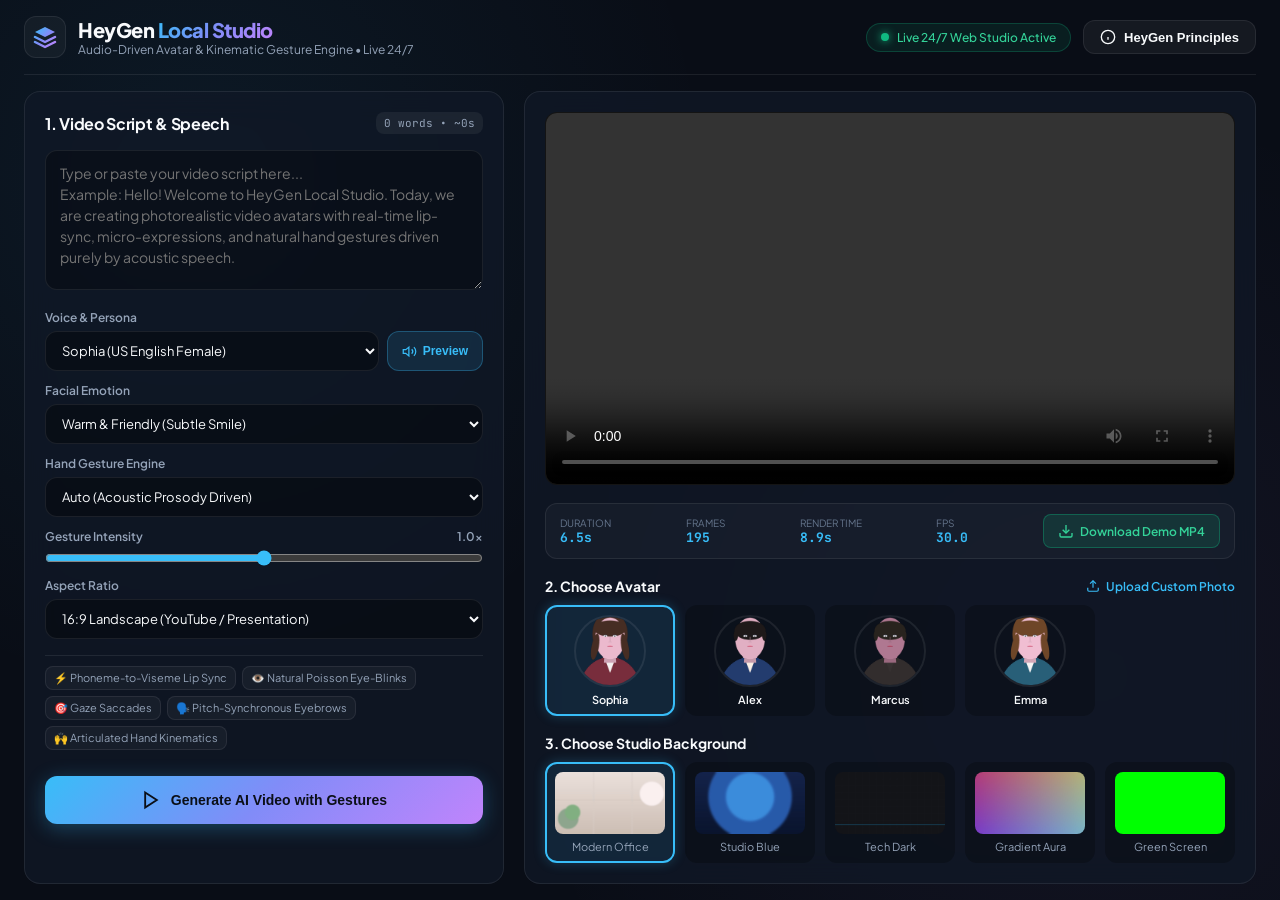
==== index.html @ 075ac75f "Deploy 24/7 GitHub Pages web studio and live interactive avatar canvas" ====
<!DOCTYPE html>
<html lang="en">
<head>
  <meta charset="UTF-8">
  <meta name="viewport" content="width=device-width, initial-scale=1.0">
  <title>HeyGen Local Studio • AI Video & Avatar Generator</title>
  <link rel="stylesheet" href="./static/css/style.css">
  <link rel="preconnect" href="https://fonts.googleapis.com">
  <link rel="preconnect" href="https://fonts.gstatic.com" crossorigin>
  <link href="https://fonts.googleapis.com/css2?family=Plus+Jakarta+Sans:wght@300;400;500;600;700;800&family=JetBrains+Mono:wght@400;500&display=swap" rel="stylesheet">
</head>
<body>
  <div class="app-container">
    <!-- Header -->
    <header class="app-header">
      <div class="brand">
        <div class="logo-mark">
          <svg width="24" height="24" viewBox="0 0 24 24" fill="none">
            <path d="M12 2L2 7L12 12L22 7L12 2Z" fill="url(#brand-grad)" />
            <path d="M2 17L12 22L22 17" stroke="url(#brand-grad)" stroke-width="2.5" stroke-linecap="round" stroke-linejoin="round" />
            <path d="M2 12L12 17L22 12" stroke="url(#brand-grad)" stroke-width="2.5" stroke-linecap="round" stroke-linejoin="round" />
            <defs>
              <linearGradient id="brand-grad" x1="2" y1="2" x2="22" y2="22" gradientUnits="userSpaceOnUse">
                <stop stop-color="#38bdf8"/>
                <stop offset="0.5" stop-color="#818cf8"/>
                <stop offset="1" stop-color="#c084fc"/>
              </linearGradient>
            </defs>
          </svg>
        </div>
        <div class="brand-text">
          <h1>HeyGen <span>Local Studio</span></h1>
          <p class="tagline">Audio-Driven Avatar & Kinematic Gesture Engine • Live 24/7</p>
        </div>
      </div>

      <div class="header-actions">
        <div class="status-pill">
          <span class="status-dot"></span>
          <span id="engine-status-text">Live 24/7 Web Studio Active</span>
        </div>
        <button id="btn-principles" class="secondary-btn">
          <svg width="16" height="16" viewBox="0 0 24 24" fill="none" stroke="currentColor" stroke-width="2"><circle cx="12" cy="12" r="10"/><line x1="12" y1="16" x2="12" y2="12"/><line x1="12" y1="8" x2="12.01" y2="8"/></svg>
          HeyGen Principles
        </button>
      </div>
    </header>

    <!-- Main Workspace -->
    <main class="studio-workspace">
      <!-- Left Column: Script & Synthesis Controls -->
      <section class="panel editor-panel">
        <div class="panel-header">
          <h2>1. Video Script & Speech</h2>
          <span id="script-counter" class="counter-badge">0 words • ~0s</span>
        </div>

        <div class="script-input-container">
          <textarea id="script-text" placeholder="Type or paste your video script here...&#10;Example: Hello! Welcome to HeyGen Local Studio. Today, we are creating photorealistic video avatars with real-time lip-sync, micro-expressions, and natural hand gestures driven purely by acoustic speech."></textarea>
        </div>

        <div class="controls-grid">
          <div class="control-group">
            <label for="voice-select">Voice & Persona</label>
            <div class="voice-row">
              <select id="voice-select"></select>
              <button id="btn-preview-audio" class="mini-btn" title="Preview Voice Audio">
                <svg width="15" height="15" viewBox="0 0 24 24" fill="none" stroke="currentColor" stroke-width="2"><polygon points="11 5 6 9 2 9 2 15 6 15 11 19 11 5"/><path d="M15.54 8.46a5 5 0 0 1 0 7.07"/><path d="M19.07 4.93a10 10 0 0 1 0 14.14"/></svg>
                Preview
              </button>
            </div>
            <audio id="audio-player" style="display:none;"></audio>
          </div>

          <div class="control-group">
            <label for="emotion-select">Facial Emotion</label>
            <select id="emotion-select">
              <option value="warm" selected>Warm & Friendly (Subtle Smile)</option>
              <option value="enthusiastic">Enthusiastic (Dynamic Brow & Smile)</option>
              <option value="professional">Corporate & Professional (Balanced)</option>
              <option value="thoughtful">Thoughtful & Analytical</option>
              <option value="neutral">Neutral & Direct</option>
            </select>
          </div>

          <div class="control-group">
            <label for="gesture-mode">Hand Gesture Engine</label>
            <select id="gesture-mode">
              <option value="auto" selected>Auto (Acoustic Prosody Driven)</option>
              <option value="dynamic">Dynamic Keynote (Frequent)</option>
              <option value="presentation">Presentation (Structured Framing)</option>
              <option value="subtle">Subtle Presenter (Occasional)</option>
              <option value="off">Off (Resting Posture)</option>
            </select>
          </div>

          <div class="control-group">
            <label for="gesture-intensity">
              <span>Gesture Intensity</span>
              <span id="intensity-val">1.0x</span>
            </label>
            <input type="range" id="gesture-intensity" min="0.5" max="1.5" step="0.1" value="1.0">
          </div>

          <div class="control-group">
            <label for="resolution-select">Aspect Ratio</label>
            <select id="resolution-select">
              <option value="1280x720" selected>16:9 Landscape (YouTube / Presentation)</option>
              <option value="720x1280">9:16 Portrait (Reels / TikTok / Shorts)</option>
            </select>
          </div>
        </div>

        <!-- Micro-Moments Feature Chips -->
        <div class="feature-tags">
          <span class="tag">⚡ Phoneme-to-Viseme Lip Sync</span>
          <span class="tag">👁️ Natural Poisson Eye-Blinks</span>
          <span class="tag">🎯 Gaze Saccades</span>
          <span class="tag">🗣️ Pitch-Synchronous Eyebrows</span>
          <span class="tag">🙌 Articulated Hand Kinematics</span>
        </div>

        <button id="btn-generate" class="primary-btn">
          <svg width="20" height="20" viewBox="0 0 24 24" fill="none" stroke="currentColor" stroke-width="2.2"><polygon points="5 3 19 12 5 21 5 3"/></svg>
          <span>Generate AI Video with Gestures</span>
        </button>

        <div id="progress-container" class="progress-box" style="display:none;">
          <div class="progress-header">
            <span id="progress-status">Synthesizing audio & motion frames...</span>
            <span id="progress-percent">0%</span>
          </div>
          <div class="progress-bar">
            <div id="progress-fill" class="progress-fill"></div>
          </div>
        </div>
      </section>

      <!-- Right Column: Avatar, Background & Video Player -->
      <section class="panel preview-panel">
        <!-- Video Player Window -->
        <div class="player-wrapper">
          <div id="player-placeholder" class="player-placeholder" style="display:none;">
            <div class="placeholder-icon">
              <svg width="48" height="48" viewBox="0 0 24 24" fill="none" stroke="currentColor" stroke-width="1.5"><rect x="2" y="2" width="20" height="20" rx="4"/><polygon points="10 8 16 12 10 16 10 8"/></svg>
            </div>
            <h3>Video Output Preview</h3>
            <p>Select your avatar and background below, enter your script, and click Generate.</p>
          </div>
          <video id="output-video" controls playsinline src="./static/assets/demo.mp4"></video>
          <!-- Live Interactive Canvas Simulator -->
          <canvas id="live-avatar-canvas" width="1280" height="720" style="display:none; width: 100%; height: 100%; object-fit: contain;"></canvas>
        </div>

        <!-- Telemetry & Download Bar -->
        <div id="telemetry-bar" class="telemetry-bar">
          <div class="telemetry-item">
            <span class="lbl">Duration</span>
            <span id="tel-duration" class="val">6.5s</span>
          </div>
          <div class="telemetry-item">
            <span class="lbl">Frames</span>
            <span id="tel-frames" class="val">195</span>
          </div>
          <div class="telemetry-item">
            <span class="lbl">Render Time</span>
            <span id="tel-time" class="val">8.9s</span>
          </div>
          <div class="telemetry-item">
            <span class="lbl">FPS</span>
            <span id="tel-stress" class="val">30.0</span>
          </div>
          <a id="btn-download" class="download-btn" href="./static/assets/demo.mp4" download="heygen_avatar_video.mp4">
            <svg width="16" height="16" viewBox="0 0 24 24" fill="none" stroke="currentColor" stroke-width="2"><path d="M21 15v4a2 2 0 0 1-2 2H5a2 2 0 0 1-2-2v-4"/><polyline points="7 10 12 15 17 10"/><line x1="12" y1="15" x2="12" y2="3"/></svg>
            Download Demo MP4
          </a>
        </div>

        <!-- Avatar Selection -->
        <div class="assets-selector">
          <div class="section-title-row">
            <h3>2. Choose Avatar</h3>
            <label class="upload-link" for="avatar-file-input">
              <svg width="14" height="14" viewBox="0 0 24 24" fill="none" stroke="currentColor" stroke-width="2"><path d="M21 15v4a2 2 0 0 1-2 2H5a2 2 0 0 1-2-2v-4"/><polyline points="17 8 12 3 7 8"/><line x1="12" y1="3" x2="12" y2="15"/></svg>
              Upload Custom Photo
            </label>
            <input type="file" id="avatar-file-input" accept="image/*" style="display:none;">
          </div>
          <div id="avatar-grid" class="avatar-grid"></div>
        </div>

        <!-- Background Selection -->
        <div class="assets-selector">
          <div class="section-title-row">
            <h3>3. Choose Studio Background</h3>
          </div>
          <div id="background-grid" class="background-grid"></div>
        </div>
      </section>
    </main>

    <!-- Modal: HeyGen AI Technical Principles -->
    <div id="modal-principles" class="modal-overlay" style="display:none;">
      <div class="modal-content">
        <div class="modal-header">
          <h2>Reverse Engineering HeyGen: Architecture & Core Principles</h2>
          <button id="btn-close-modal" class="close-btn">&times;</button>
        </div>
        <div class="modal-body">
          <div class="principle-card">
            <h4>1. Text-to-Speech & Acoustic Prosody Decomposition</h4>
            <p>HeyGen does not generate video directly from raw text. The text is first synthesized into neural audio waveforms. The pipeline extracts:</p>
            <ul>
              <li><strong>Phonemes:</strong> Acoustic segments that determine mouth shape (bilabial plosives, fricatives, open/round vowels).</li>
              <li><strong>Prosody & Pitch (F0):</strong> Fundamental frequency contour and RMS energy envelope. Rising pitch and volume peaks correspond to emphasized words and question cadence.</li>
            </ul>
          </div>

          <div class="principle-card">
            <h4>2. Audio-Driven Lip Sync & Micro-Expressions</h4>
            <p>Rather than simple 2D image swaps, HeyGen utilizes 3DMM / FLAME / neural mesh deformation:</p>
            <ul>
              <li><strong>Viseme Morphing:</strong> Dynamically morphs jaw drop, lip spread (smiling), lip rounding (pucker), and oral cavity depth with spline co-articulation smoothing.</li>
              <li><strong>Natural Eye Blinking:</strong> Synthesizes non-linear eyelid curves (fast dip, smooth ease-out) timed every 3–4 seconds and snapping to speech pause boundaries.</li>
              <li><strong>Eyebrow & Gaze Dynamics:</strong> Eyebrows raise 4–8px in response to pitch/volume peaks. Subtle micro-saccades prevent the "dead eyes" uncanny valley.</li>
            </ul>
          </div>

          <div class="principle-card">
            <h4>3. Hand Gestures & Kinematic State Machine</h4>
            <p>Human conversational gestures are not random; they follow McNeill's gesture dimensions:</p>
            <ul>
              <li><strong>Preparation Phase (0.3–0.5s):</strong> Hand ascends smoothly from resting position towards presentation space with cubic easing.</li>
              <li><strong>Stroke / Apex Phase (0.5–0.8s):</strong> The peak of the gesture locks with the spoken word's acoustic stress peak (open palms, pointing, framing).</li>
              <li><strong>Retraction Phase (0.4–0.6s):</strong> Smooth recovery back to resting posture or transition to the next beat.</li>
            </ul>
          </div>

          <div class="principle-card">
            <h4>4. Multi-Layer Neural Rendering & Compositing</h4>
            <p>The compositing engine layers Background &rarr; Torso/Clothing &rarr; Articulated Hands &rarr; Dynamic Face Mesh &rarr; Lighting Alignment &rarr; H.264/AAC MP4 video with frame-accurate synchronization.</p>
          </div>
        </div>
      </div>
    </div>
  </div>

  <script src="./static/js/app.js"></script>
</body>
</html>
---- static/css/style.css ----
:root {
  --bg-dark: #090d16;
  --bg-card: rgba(17, 24, 39, 0.75);
  --bg-card-hover: rgba(30, 41, 59, 0.85);
  --border-subtle: rgba(255, 255, 255, 0.08);
  --border-focus: rgba(56, 189, 248, 0.5);
  --text-main: #f8fafc;
  --text-muted: #94a3b8;
  --text-dim: #64748b;
  --accent-cyan: #38bdf8;
  --accent-indigo: #818cf8;
  --accent-purple: #c084fc;
  --accent-gradient: linear-gradient(135deg, #38bdf8 0%, #818cf8 50%, #c084fc 100%);
  --success: #10b981;
  --radius-lg: 16px;
  --radius-md: 12px;
  --radius-sm: 8px;
}

* {
  box-sizing: border-box;
  margin: 0;
  padding: 0;
}

body {
  font-family: 'Plus Jakarta Sans', -apple-system, BlinkMacSystemFont, sans-serif;
  background-color: var(--bg-dark);
  color: var(--text-main);
  min-height: 100vh;
  display: flex;
  flex-direction: column;
  overflow-x: hidden;
  background-image: 
    radial-gradient(circle at 15% 20%, rgba(56, 189, 248, 0.07) 0%, transparent 40%),
    radial-gradient(circle at 85% 75%, rgba(192, 132, 252, 0.06) 0%, transparent 45%);
}

.app-container {
  display: flex;
  flex-direction: column;
  height: 100vh;
  max-width: 1720px;
  margin: 0 auto;
  width: 100%;
  padding: 16px 24px;
}

/* Header */
.app-header {
  display: flex;
  align-items: center;
  justify-content: space-between;
  padding-bottom: 16px;
  border-bottom: 1px solid var(--border-subtle);
  margin-bottom: 16px;
}

.brand {
  display: flex;
  align-items: center;
  gap: 12px;
}

.logo-mark {
  width: 42px;
  height: 42px;
  border-radius: var(--radius-md);
  background: rgba(255, 255, 255, 0.04);
  border: 1px solid var(--border-subtle);
  display: flex;
  align-items: center;
  justify-content: center;
}

.brand-text h1 {
  font-size: 20px;
  font-weight: 800;
  letter-spacing: -0.5px;
}

.brand-text h1 span {
  background: var(--accent-gradient);
  -webkit-background-clip: text;
  -webkit-text-fill-color: transparent;
}

.tagline {
  font-size: 12px;
  color: var(--text-muted);
}

.header-actions {
  display: flex;
  align-items: center;
  gap: 12px;
}

.status-pill {
  display: flex;
  align-items: center;
  gap: 8px;
  padding: 6px 14px;
  background: rgba(16, 185, 129, 0.1);
  border: 1px solid rgba(16, 185, 129, 0.25);
  border-radius: 999px;
  font-size: 12px;
  font-weight: 500;
  color: #34d399;
}

.status-dot {
  width: 8px;
  height: 8px;
  background-color: var(--success);
  border-radius: 50%;
  box-shadow: 0 0 8px #10b981;
}

.secondary-btn {
  display: inline-flex;
  align-items: center;
  gap: 8px;
  padding: 8px 16px;
  background: rgba(255, 255, 255, 0.05);
  border: 1px solid var(--border-subtle);
  border-radius: var(--radius-md);
  color: var(--text-main);
  font-size: 13px;
  font-weight: 600;
  cursor: pointer;
  transition: all 0.2s ease;
}

.secondary-btn:hover {
  background: rgba(255, 255, 255, 0.1);
  border-color: rgba(255, 255, 255, 0.2);
}

/* Studio Workspace Grid */
.studio-workspace {
  display: grid;
  grid-template-columns: 480px 1fr;
  gap: 20px;
  flex: 1;
  min-height: 0;
}

.panel {
  background: var(--bg-card);
  backdrop-filter: blur(16px);
  -webkit-backdrop-filter: blur(16px);
  border: 1px solid var(--border-subtle);
  border-radius: var(--radius-lg);
  padding: 20px;
  display: flex;
  flex-direction: column;
  gap: 16px;
  overflow-y: auto;
}

.panel-header {
  display: flex;
  align-items: center;
  justify-content: space-between;
}

.panel-header h2 {
  font-size: 16px;
  font-weight: 700;
  letter-spacing: -0.3px;
}

.counter-badge {
  font-size: 11px;
  font-family: 'JetBrains Mono', monospace;
  padding: 4px 8px;
  background: rgba(255, 255, 255, 0.06);
  border-radius: var(--radius-sm);
  color: var(--text-muted);
}

/* Script Box */
.script-input-container textarea {
  width: 100%;
  height: 140px;
  background: rgba(0, 0, 0, 0.3);
  border: 1px solid var(--border-subtle);
  border-radius: var(--radius-md);
  padding: 12px 14px;
  color: var(--text-main);
  font-family: inherit;
  font-size: 14px;
  line-height: 1.5;
  resize: vertical;
  transition: border-color 0.2s ease;
}

.script-input-container textarea:focus {
  outline: none;
  border-color: var(--accent-cyan);
  box-shadow: 0 0 0 3px rgba(56, 189, 248, 0.15);
}

/* Controls Grid */
.controls-grid {
  display: flex;
  flex-direction: column;
  gap: 12px;
}

.control-group {
  display: flex;
  flex-direction: column;
  gap: 6px;
}

.control-group label {
  font-size: 12px;
  font-weight: 600;
  color: var(--text-muted);
  display: flex;
  justify-content: space-between;
}

select, input[type="text"] {
  width: 100%;
  padding: 10px 12px;
  background: rgba(0, 0, 0, 0.35);
  border: 1px solid var(--border-subtle);
  border-radius: var(--radius-md);
  color: var(--text-main);
  font-size: 13px;
  font-family: inherit;
  cursor: pointer;
  outline: none;
}

select:focus {
  border-color: var(--accent-cyan);
}

.voice-row {
  display: flex;
  gap: 8px;
}

.mini-btn {
  display: flex;
  align-items: center;
  gap: 6px;
  padding: 0 14px;
  background: rgba(56, 189, 248, 0.12);
  border: 1px solid rgba(56, 189, 248, 0.3);
  border-radius: var(--radius-md);
  color: var(--accent-cyan);
  font-size: 12px;
  font-weight: 600;
  cursor: pointer;
  white-space: nowrap;
}

.mini-btn:hover {
  background: rgba(56, 189, 248, 0.22);
}

input[type="range"] {
  accent-color: var(--accent-cyan);
  cursor: pointer;
}

/* Feature tags */
.feature-tags {
  display: flex;
  flex-wrap: wrap;
  gap: 6px;
  padding: 10px 0;
  border-top: 1px solid var(--border-subtle);
}

.tag {
  font-size: 11px;
  padding: 4px 8px;
  background: rgba(255, 255, 255, 0.04);
  border: 1px solid var(--border-subtle);
  border-radius: var(--radius-sm);
  color: var(--text-muted);
}

/* Primary Generate Button */
.primary-btn {
  display: flex;
  align-items: center;
  justify-content: center;
  gap: 10px;
  width: 100%;
  padding: 14px 20px;
  background: var(--accent-gradient);
  border: none;
  border-radius: var(--radius-md);
  color: #0b0f17;
  font-size: 14px;
  font-weight: 700;
  cursor: pointer;
  box-shadow: 0 4px 20px rgba(56, 189, 248, 0.3);
  transition: transform 0.15s ease, box-shadow 0.15s ease;
}

.primary-btn:hover {
  transform: translateY(-1px);
  box-shadow: 0 6px 24px rgba(56, 189, 248, 0.4);
}

.primary-btn:active {
  transform: translateY(1px);
}

.primary-btn:disabled {
  opacity: 0.5;
  cursor: not-allowed;
  transform: none;
}

/* Progress Box */
.progress-box {
  background: rgba(0, 0, 0, 0.4);
  border: 1px solid var(--border-subtle);
  border-radius: var(--radius-md);
  padding: 12px 14px;
}

.progress-header {
  display: flex;
  justify-content: space-between;
  font-size: 12px;
  color: var(--text-muted);
  margin-bottom: 8px;
}

.progress-bar {
  width: 100%;
  height: 6px;
  background: rgba(255, 255, 255, 0.1);
  border-radius: 999px;
  overflow: hidden;
}

.progress-fill {
  width: 0%;
  height: 100%;
  background: var(--accent-gradient);
  border-radius: 999px;
  transition: width 0.3s ease;
}

/* Right Panel: Preview & Assets */
.preview-panel {
  display: flex;
  flex-direction: column;
  gap: 18px;
}

.player-wrapper {
  width: 100%;
  aspect-ratio: 16 / 9;
  background: #000;
  border-radius: var(--radius-md);
  overflow: hidden;
  position: relative;
  border: 1px solid var(--border-subtle);
  display: flex;
  align-items: center;
  justify-content: center;
}

.player-placeholder {
  display: flex;
  flex-direction: column;
  align-items: center;
  text-align: center;
  gap: 10px;
  color: var(--text-muted);
  max-width: 360px;
}

.placeholder-icon {
  width: 64px;
  height: 64px;
  border-radius: 50%;
  background: rgba(255, 255, 255, 0.05);
  display: flex;
  align-items: center;
  justify-content: center;
  color: var(--text-dim);
}

.player-placeholder h3 {
  font-size: 16px;
  font-weight: 600;
  color: var(--text-main);
}

.player-placeholder p {
  font-size: 13px;
  line-height: 1.4;
}

#output-video {
  width: 100%;
  height: 100%;
  object-fit: contain;
}

/* Telemetry Bar */
.telemetry-bar {
  display: flex;
  align-items: center;
  justify-content: space-between;
  padding: 10px 14px;
  background: rgba(255, 255, 255, 0.03);
  border: 1px solid var(--border-subtle);
  border-radius: var(--radius-md);
  flex-wrap: wrap;
  gap: 12px;
}

.telemetry-item {
  display: flex;
  flex-direction: column;
}

.telemetry-item .lbl {
  font-size: 10px;
  color: var(--text-dim);
  text-transform: uppercase;
}

.telemetry-item .val {
  font-size: 13px;
  font-weight: 700;
  color: var(--accent-cyan);
  font-family: 'JetBrains Mono', monospace;
}

.download-btn {
  display: inline-flex;
  align-items: center;
  gap: 6px;
  padding: 8px 14px;
  background: rgba(16, 185, 129, 0.15);
  border: 1px solid rgba(16, 185, 129, 0.35);
  border-radius: var(--radius-sm);
  color: #34d399;
  text-decoration: none;
  font-size: 12px;
  font-weight: 600;
  cursor: pointer;
  transition: background 0.2s ease;
}

.download-btn:hover {
  background: rgba(16, 185, 129, 0.25);
}

/* Asset Selectors */
.assets-selector {
  display: flex;
  flex-direction: column;
  gap: 10px;
}

.section-title-row {
  display: flex;
  align-items: center;
  justify-content: space-between;
}

.section-title-row h3 {
  font-size: 14px;
  font-weight: 700;
}

.upload-link {
  display: flex;
  align-items: center;
  gap: 6px;
  font-size: 12px;
  color: var(--accent-cyan);
  cursor: pointer;
  font-weight: 600;
}

.upload-link:hover {
  text-decoration: underline;
}

/* Grids */
.avatar-grid, .background-grid {
  display: grid;
  grid-template-columns: repeat(auto-fill, minmax(115px, 1fr));
  gap: 10px;
}

.avatar-card, .bg-card {
  position: relative;
  background: rgba(0, 0, 0, 0.25);
  border: 2px solid transparent;
  border-radius: var(--radius-md);
  padding: 8px;
  cursor: pointer;
  display: flex;
  flex-direction: column;
  align-items: center;
  gap: 6px;
  transition: all 0.2s ease;
}

.avatar-card:hover, .bg-card:hover {
  background: rgba(255, 255, 255, 0.05);
  border-color: rgba(255, 255, 255, 0.15);
}

.avatar-card.active, .bg-card.active {
  border-color: var(--accent-cyan);
  background: rgba(56, 189, 248, 0.1);
  box-shadow: 0 0 12px rgba(56, 189, 248, 0.25);
}

.avatar-card img {
  width: 72px;
  height: 72px;
  border-radius: 50%;
  object-fit: cover;
  border: 2px solid var(--border-subtle);
}

.avatar-card .name {
  font-size: 11px;
  font-weight: 600;
  text-align: center;
  white-space: nowrap;
  overflow: hidden;
  text-overflow: ellipsis;
  max-width: 100px;
}

.bg-card img {
  width: 100%;
  aspect-ratio: 16 / 9;
  border-radius: var(--radius-sm);
  object-fit: cover;
}

.bg-card .name {
  font-size: 11px;
  color: var(--text-muted);
  text-align: center;
}

/* Modal */
.modal-overlay {
  position: fixed;
  inset: 0;
  background: rgba(0, 0, 0, 0.75);
  backdrop-filter: blur(8px);
  display: flex;
  align-items: center;
  justify-content: center;
  z-index: 100;
  padding: 20px;
}

.modal-content {
  background: #0f172a;
  border: 1px solid var(--border-subtle);
  border-radius: var(--radius-lg);
  max-width: 760px;
  width: 100%;
  max-height: 85vh;
  display: flex;
  flex-direction: column;
  overflow: hidden;
  box-shadow: 0 20px 40px rgba(0, 0, 0, 0.5);
}

.modal-header {
  display: flex;
  align-items: center;
  justify-content: space-between;
  padding: 18px 24px;
  border-bottom: 1px solid var(--border-subtle);
}

.modal-header h2 {
  font-size: 18px;
  font-weight: 700;
}

.close-btn {
  background: none;
  border: none;
  color: var(--text-muted);
  font-size: 24px;
  cursor: pointer;
  line-height: 1;
}

.modal-body {
  padding: 24px;
  overflow-y: auto;
  display: flex;
  flex-direction: column;
  gap: 16px;
}

.principle-card {
  background: rgba(255, 255, 255, 0.03);
  border: 1px solid var(--border-subtle);
  border-radius: var(--radius-md);
  padding: 16px;
}

.principle-card h4 {
  color: var(--accent-cyan);
  font-size: 15px;
  margin-bottom: 8px;
}

.principle-card p {
  font-size: 13px;
  line-height: 1.5;
  color: var(--text-muted);
  margin-bottom: 8px;
}

.principle-card ul {
  padding-left: 20px;
  font-size: 13px;
  color: var(--text-muted);
  line-height: 1.5;
}

.principle-card li {
  margin-bottom: 4px;
}

.principle-card strong {
  color: var(--text-main);
}

/* Responsive */
@media (max-width: 1024px) {
  .studio-workspace {
    grid-template-columns: 1fr;
    height: auto;
  }
  .app-container {
    height: auto;
  }
}
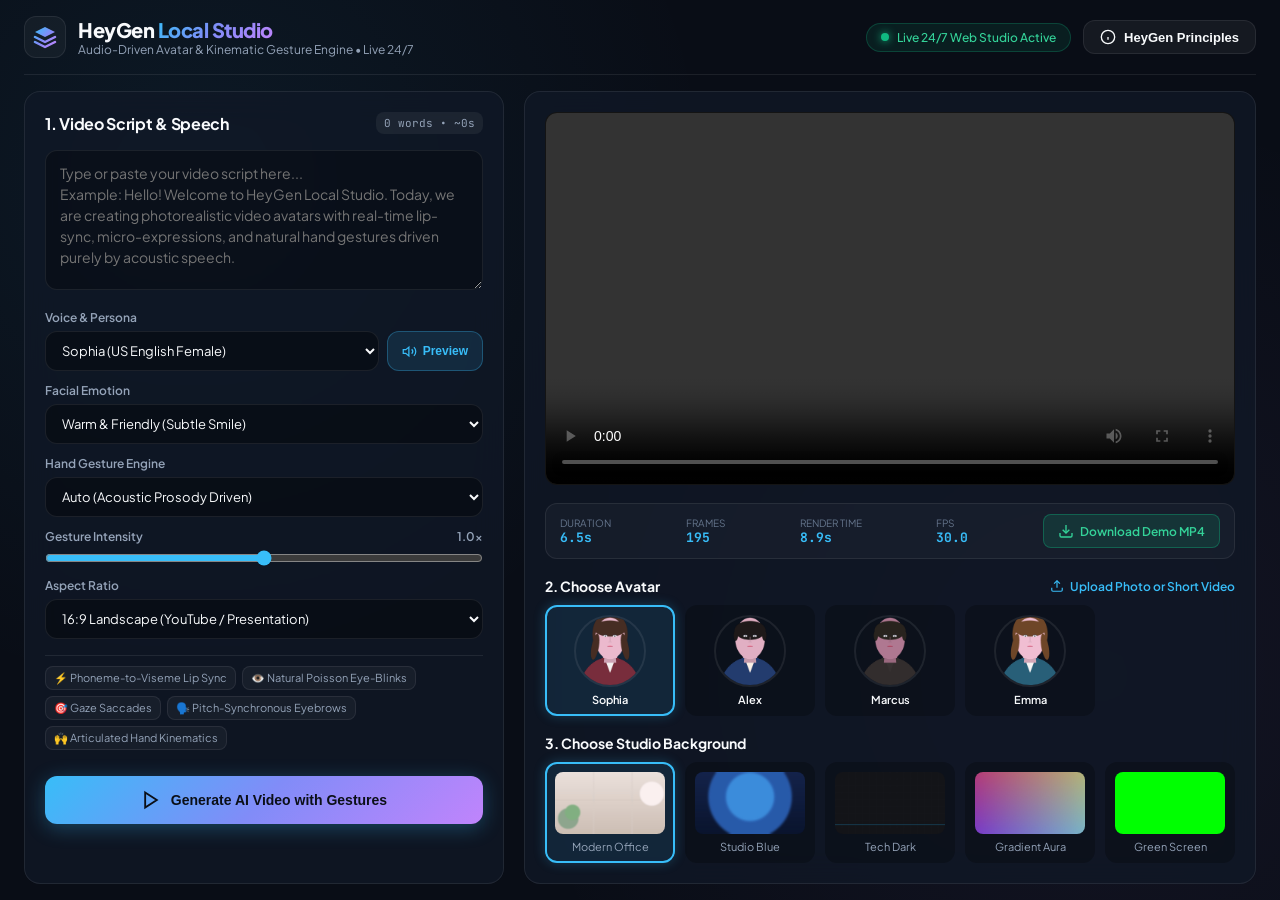
==== commit 1892aa69: "Add short video upload feature to create custom avatars for free" ====
--- a/index.html
+++ b/index.html
@@ -182,9 +182,9 @@
             <h3>2. Choose Avatar</h3>
             <label class="upload-link" for="avatar-file-input">
               <svg width="14" height="14" viewBox="0 0 24 24" fill="none" stroke="currentColor" stroke-width="2"><path d="M21 15v4a2 2 0 0 1-2 2H5a2 2 0 0 1-2-2v-4"/><polyline points="17 8 12 3 7 8"/><line x1="12" y1="3" x2="12" y2="15"/></svg>
-              Upload Custom Photo
+              Upload Photo or Short Video
             </label>
-            <input type="file" id="avatar-file-input" accept="image/*" style="display:none;">
+            <input type="file" id="avatar-file-input" accept="image/*,video/mp4,video/webm,video/quicktime" style="display:none;">
           </div>
           <div id="avatar-grid" class="avatar-grid"></div>
         </div>
